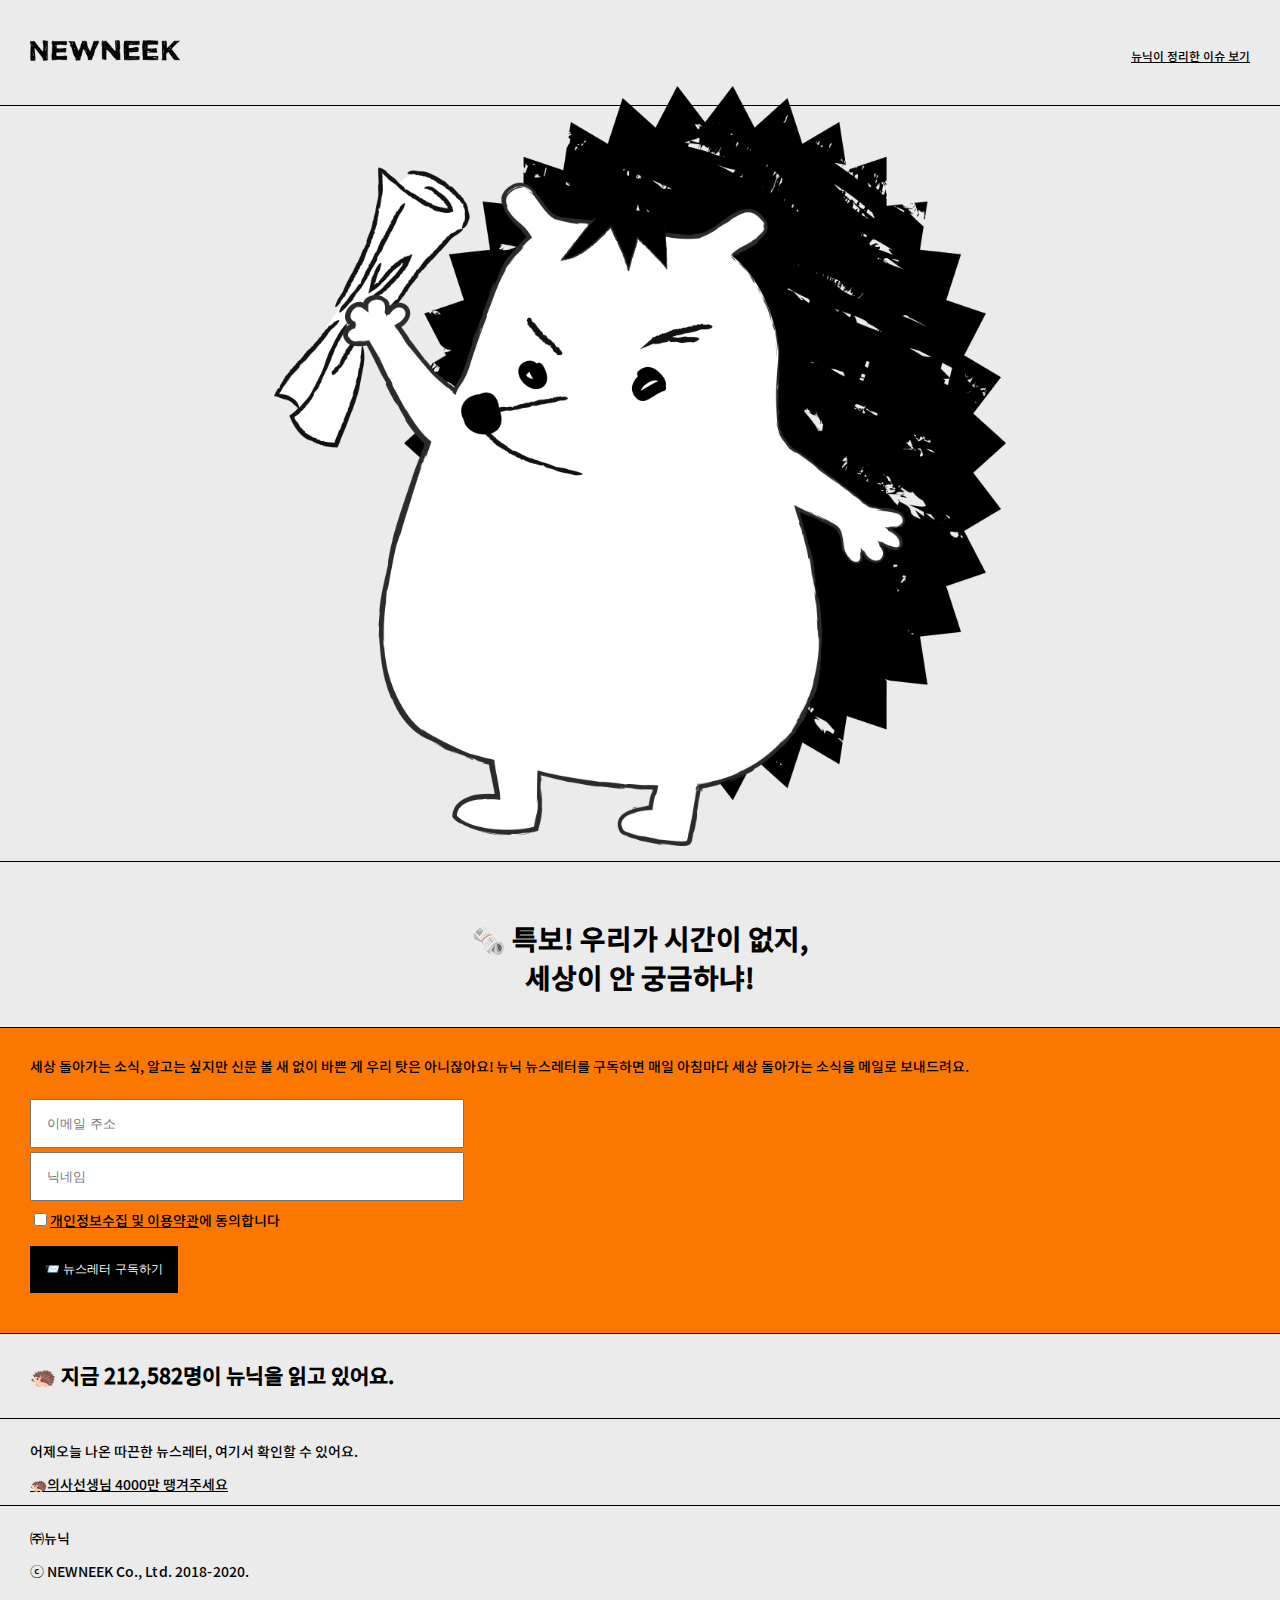
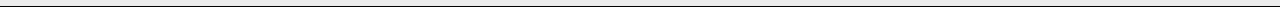
==== week4/index.html @ bc662d1e "newnik" ====
<!DOCTYPE html>
<html lang="ko">
<head>
	<meta charset="UTF-8">
	<link rel="stylesheet" href="styles.css">
	<meta name="viewport" content="width=device-width, initial-scale=1.0">
	<title>뉴닉NEWNEEK</title>
	<link rel="icon" href="title-logo.png">
</head>
<body>
	<div id="header">
		<a href="https://newneek.co/home"><img src="logo.png" width=150px height=21px><br></a>
		<a href="https://newneek.co/home">뉴닉이 정리한 이슈 보기</a>
	</div>
	<div id="main">
		<div class="main-image">
			<img src="gosum-home.png" width=60% height=60%>
		</div>
		<div class="main-message">
			<h1>🗞️ 특보! 우리가 시간이 없지, <br>세상이 안 궁금하냐!</h1>
		</div>
	</div>
	<div id="subscribe">
		<div class="subscribe-main">
			<p>세상 돌아가는 소식, 알고는 싶지만 신문 볼 새 없이 바쁜 게 우리 탓은 아니잖아요! 
				뉴닉 뉴스레터를 구독하면 매일 아침마다 세상 돌아가는 소식을 메일로 보내드려요.</p>
			<form>
				<input type="text" id="email" placeholder="이메일 주소"></input><br>
				<input type="text" id="nickname" placeholder="닉네임"></input><br>
				<input type="checkbox" id="personal-info"><a href="https://www.notion.so/6c6b41a151aa4aa6b87ba22c9150944b">개인정보수집 및 이용약관</a>에 동의합니다</input><br>
				<input type="submit" id="submit" value="📨 뉴스레터 구독하기"></input>
			</form>
		</div>
		<div class="subscribe-people">
			<h2>🦔 지금 212,582명이 뉴닉을 읽고 있어요.</h2>
		</div>
	</div>
</body>
<footer>
	<div>
		<p>어제오늘 나온 따끈한 뉴스레터, 여기서 확인할 수 있어요.</p>
		<a href="https://stib.ee/h1M2">🦔의사선생님 4000만 땡겨주세요</a>
	</div>
	<div>
		<p>㈜뉴닉</p>
		<p>ⓒ NEWNEEK Co., Ltd. 2018-2020.</p>
	</div>
</footer>
</html>
---- week4/styles.css ----
@font-face {
	font-family: 'Noto Sans KR';
	src: url(NotoSansKR-Medium.woff2);
}

body {
	font-family: 'Noto Sans KR';
	font-size: 14px;
	background-color: #EBEBEB;
	margin: 0;
	padding: 0;
	word-break: keep-all;
}

a {
	color: black;
}

#header {
	display: flex;
	justify-content: space-between;
	align-items: flex-end;
}

#header, div > div, footer > div {
	padding: 10px 30px;
	border-bottom: 1px solid black;
}

#header {
	padding-top: 40px;
	padding-bottom: 40px;
	z-index: 3;
}

#header a {
	font-size: 12px;
}

#main .main-image {
	text-align: center;
	position: relative;
	top: -30px;
	z-index: 2;
}

#main .main-message {
	/* top: -100px; */
	z-index: 1;
}

#main .main-message h1 {
	text-align: center;
}

#subscribe .subscribe-main {
	background-color: #FB7800;
}

#subscribe .subscribe-main p {
	margin-top: 20px;
	margin-bottom: 20px;
}

input {
	margin-top: 10px;
	margin-bottom: 10px;
}

input[type="text"] {
	margin-top: 2px;
	margin-bottom: 2px;
	width: 400px;
	padding: 15px 15px;
}

/* input[type="checkbox"]::selection {
	background-color: #161616;
	color: #ffffff;
} */

input[type="submit"] {
	padding: 15px 15px;
	margin-bottom: 30px;
	background-color: black;
	border-width: 0px;
	color: white;
	font-size: 12px;
}

input[type="submit"]:hover {
	border-width: 1px solid black;
	background-color: white;
	color: black;
}
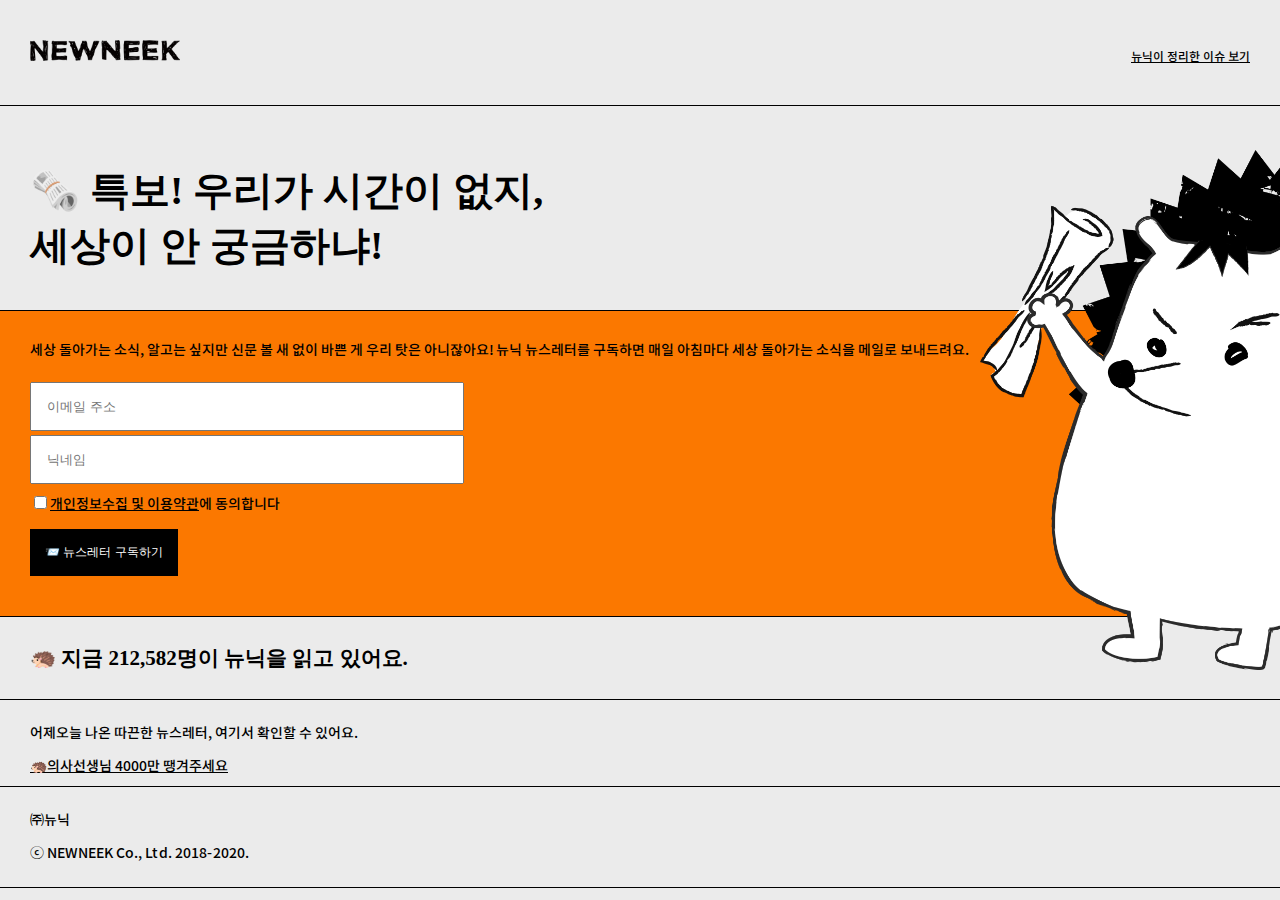
==== commit db1142f6: "미완" ====
--- a/week4/index.html
+++ b/week4/index.html
@@ -14,7 +14,7 @@
 	</div>
 	<div id="main">
 		<div class="main-image">
-			<img src="gosum-home.png" width=60% height=60%>
+			<img src="gosum-home.png">
 		</div>
 		<div class="main-message">
 			<h1>🗞️ 특보! 우리가 시간이 없지, <br>세상이 안 궁금하냐!</h1>
--- a/week4/styles.css
+++ b/week4/styles.css
@@ -39,13 +39,20 @@
 
 #main .main-image {
 	text-align: center;
+}
+
+#main .main-image img {
 	position: relative;
+	float: center;
+	width: 80%;
+	height: 80%;
 	top: -30px;
 	z-index: 2;
 }
 
 #main .main-message {
-	/* top: -100px; */
+	font-family: 'Noto Sans KR Bold';
+	position: relative;
 	z-index: 1;
 }
 
@@ -62,6 +69,10 @@
 	margin-bottom: 20px;
 }
 
+#subscribe .subscribe-people {
+	font-family: 'Noto Sans KR Bold';
+}
+
 input {
 	margin-top: 10px;
 	margin-bottom: 10px;
@@ -73,11 +84,6 @@
 	width: 400px;
 	padding: 15px 15px;
 }
-
-/* input[type="checkbox"]::selection {
-	background-color: #161616;
-	color: #ffffff;
-} */
 
 input[type="submit"] {
 	padding: 15px 15px;
@@ -92,4 +98,23 @@
 	border-width: 1px solid black;
 	background-color: white;
 	color: black;
-}+}
+
+@media (min-width: 800px) {
+	#main .main-message h1 {
+		text-align: left;
+		font-size: 40px;
+	}
+
+	#main .main-image {
+		border-bottom: 0px;
+	}
+	#main .main-image img{
+		position: absolute;
+		float: right;
+		width: 500px;
+		height: 520px;
+		top: 150px;
+		right: -200px;
+	}
+}
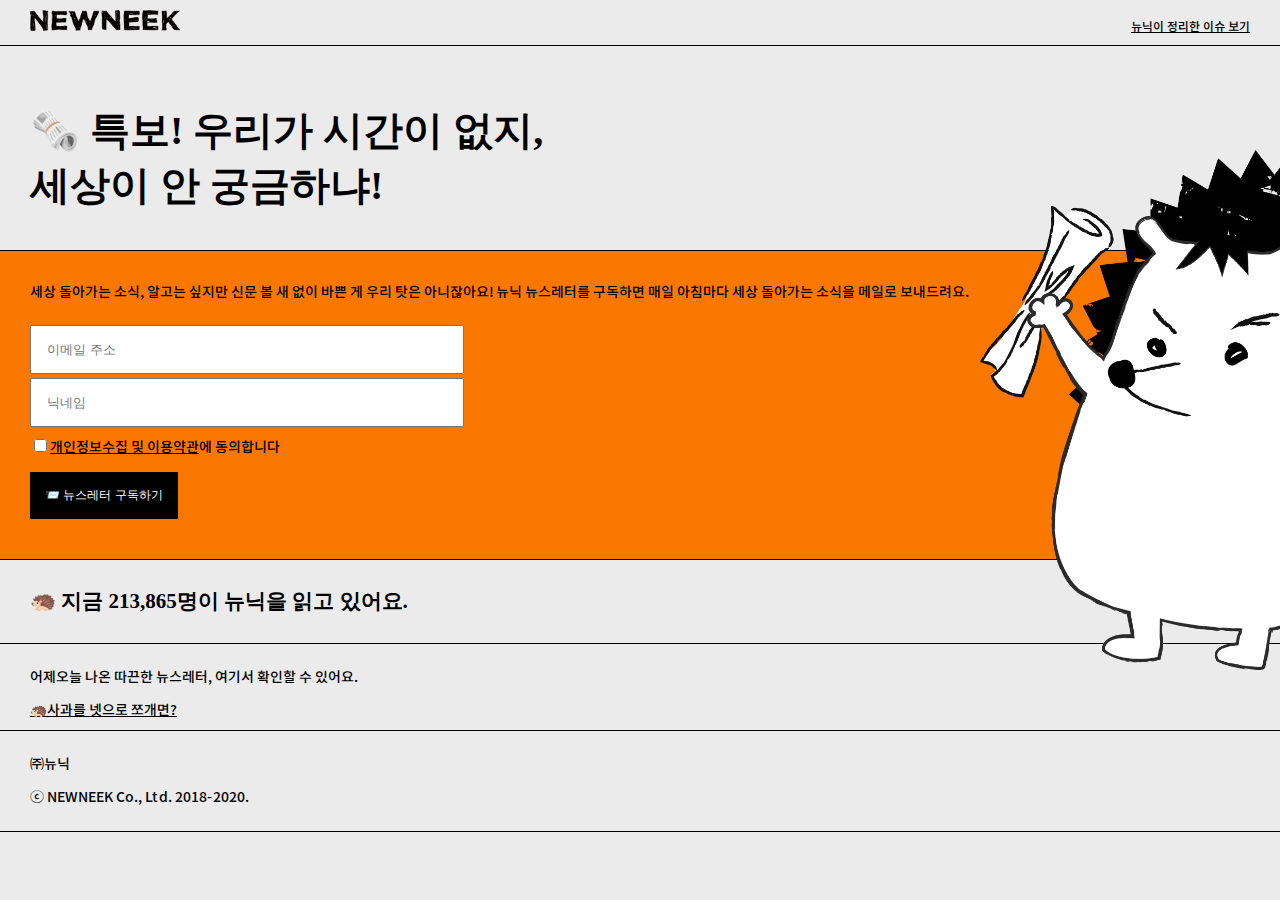
==== commit 1a853634: "1" ====
--- a/week4/index.html
+++ b/week4/index.html
@@ -32,14 +32,14 @@
 			</form>
 		</div>
 		<div class="subscribe-people">
-			<h2>🦔 지금 212,582명이 뉴닉을 읽고 있어요.</h2>
+			<h2>🦔 지금 213,865명이 뉴닉을 읽고 있어요.</h2>
 		</div>
 	</div>
 </body>
 <footer>
 	<div>
 		<p>어제오늘 나온 따끈한 뉴스레터, 여기서 확인할 수 있어요.</p>
-		<a href="https://stib.ee/h1M2">🦔의사선생님 4000만 땡겨주세요</a>
+		<a href="https://stib.ee/tPM2">🦔사과를 넷으로 쪼개면?</a>
 	</div>
 	<div>
 		<p>㈜뉴닉</p>
--- a/week4/styles.css
+++ b/week4/styles.css
@@ -20,17 +20,14 @@
 	display: flex;
 	justify-content: space-between;
 	align-items: flex-end;
+	padding-top: 40px;
+	padding-bottom: 40px;
+	z-index: 3;
 }
 
 #header, div > div, footer > div {
 	padding: 10px 30px;
 	border-bottom: 1px solid black;
-}
-
-#header {
-	padding-top: 40px;
-	padding-bottom: 40px;
-	z-index: 3;
 }
 
 #header a {
@@ -67,6 +64,7 @@
 #subscribe .subscribe-main p {
 	margin-top: 20px;
 	margin-bottom: 20px;
+	line-height: 160%;
 }
 
 #subscribe .subscribe-people {
@@ -118,3 +116,4 @@
 		right: -200px;
 	}
 }
+
